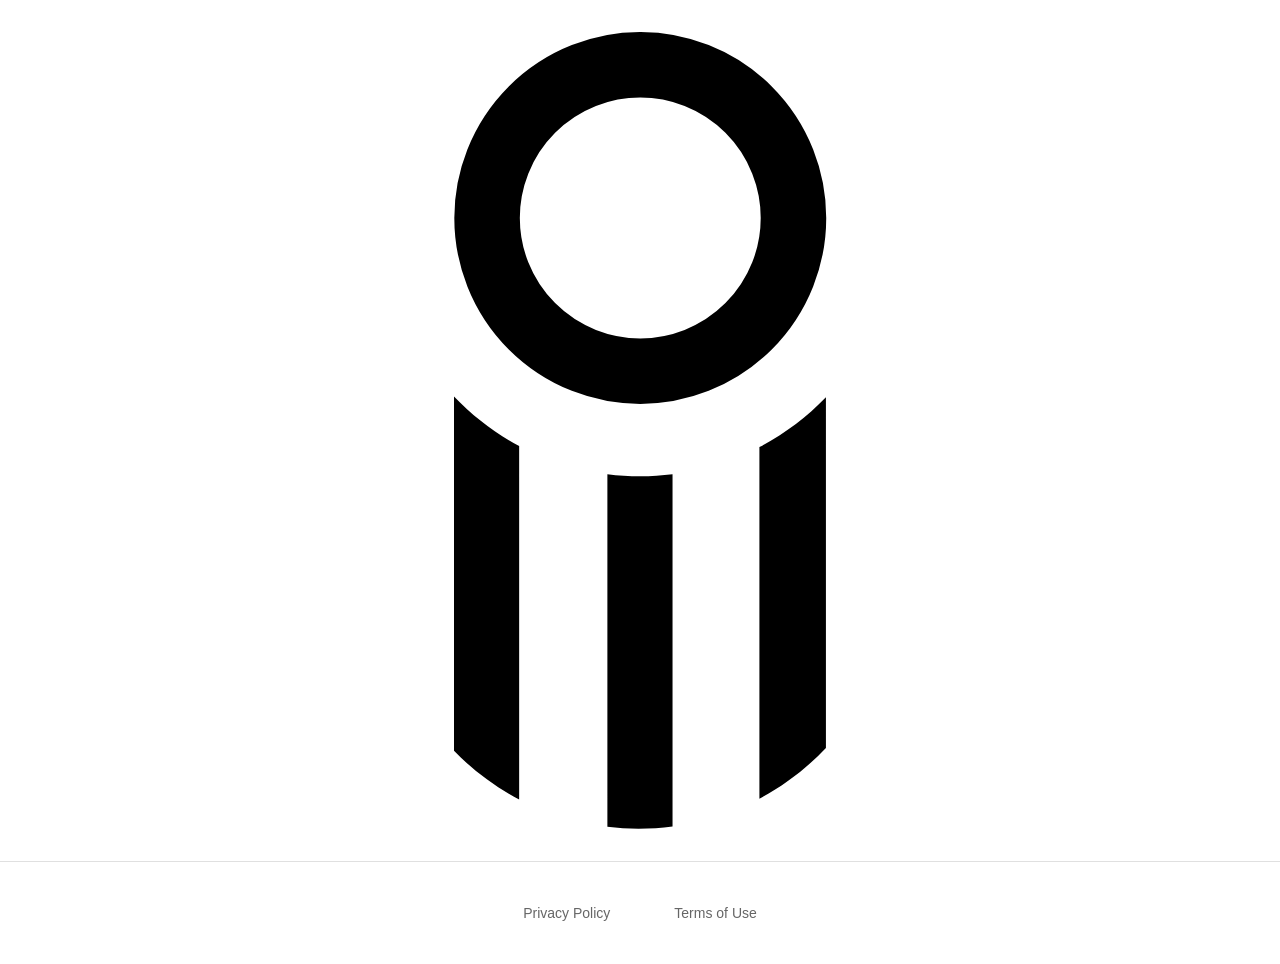
==== index.html @ 625463ef "first commit" ====
<!DOCTYPE html>
<html lang="ru">
<head>
    <meta charset="UTF-8">
    <meta name="viewport" content="width=device-width, initial-scale=1.0">
    <meta name="description" content="Lilo - collect and share your places">
    <title>Lilo</title>
    <link rel="stylesheet" href="styles.css">
</head>
<body>
    <main class="main-content">
        <div class="logo-container">
            <img src="lilo.svg" alt="Lilo Logo" class="logo">
        </div>
    </main>
    
    <footer class="footer">
        <nav class="footer-nav">
            <a href="privacy-policy.html" class="footer-link">Privacy Policy</a>
            <a href="terms-of-use.html" class="footer-link">Terms of Use</a>
        </nav>
    </footer>
</body>
</html>
---- styles.css ----
/* Reset and Base Styles */
* {
    margin: 0;
    padding: 0;
    box-sizing: border-box;
}

:root {
    --color-text: #1a1a1a;
    --color-text-light: #666;
    --color-bg: #ffffff;
    --color-border: #e0e0e0;
    --color-link: #0066cc;
    --color-link-hover: #0052a3;
    --spacing-xs: 0.5rem;
    --spacing-sm: 1rem;
    --spacing-md: 1.5rem;
    --spacing-lg: 2rem;
    --spacing-xl: 3rem;
    --spacing-xxl: 4rem;
    --max-width-content: 800px;
    --transition: all 0.2s ease;
}

html {
    font-size: 16px;
    scroll-behavior: smooth;
}

body {
    font-family: -apple-system, BlinkMacSystemFont, 'Segoe UI', Roboto, 'Helvetica Neue', Arial, sans-serif;
    color: var(--color-text);
    background-color: var(--color-bg);
    line-height: 1.6;
    min-height: 100vh;
    display: flex;
    flex-direction: column;
}

/* Main Content (Home Page) */
.main-content {
    flex: 1;
    display: flex;
    align-items: center;
    justify-content: center;
    padding: var(--spacing-lg);
    min-height: calc(100vh - 80px);
}

.logo-container {
    display: flex;
    align-items: center;
    justify-content: center;
    width: 100%;
    max-width: 400px;
}

.logo {
    width: 100%;
    height: auto;
    max-width: 373px;
    display: block;
}

/* Content Pages */
.page-header {
    padding: var(--spacing-md) var(--spacing-lg);
    border-bottom: 1px solid var(--color-border);
    position: sticky;
    top: 0;
    background-color: var(--color-bg);
    z-index: 10;
    backdrop-filter: blur(10px);
    background-color: rgba(255, 255, 255, 0.95);
}

.back-link {
    display: inline-flex;
    align-items: center;
    gap: var(--spacing-xs);
    color: var(--color-text);
    text-decoration: none;
    font-size: 0.9375rem;
    transition: var(--transition);
}

.back-link:hover {
    color: var(--color-link);
}

.back-link svg {
    width: 20px;
    height: 20px;
}

.content-page {
    flex: 1;
    max-width: var(--max-width-content);
    margin: 0 auto;
    padding: var(--spacing-xl) var(--spacing-lg);
    width: 100%;
}

.policy-content {
    width: 100%;
}

.policy-content h1 {
    font-size: clamp(1.75rem, 4vw, 2.5rem);
    font-weight: 700;
    margin-bottom: var(--spacing-sm);
    line-height: 1.2;
}

.last-updated {
    color: var(--color-text-light);
    margin-bottom: var(--spacing-xl);
    font-size: 0.9375rem;
}

.policy-content section {
    margin-bottom: var(--spacing-xl);
}

.policy-content h2 {
    font-size: clamp(1.25rem, 3vw, 1.5rem);
    font-weight: 600;
    margin-top: var(--spacing-lg);
    margin-bottom: var(--spacing-md);
    line-height: 1.3;
}

.policy-content h3 {
    font-size: clamp(1.0625rem, 2.5vw, 1.25rem);
    font-weight: 600;
    margin-top: var(--spacing-md);
    margin-bottom: var(--spacing-sm);
    line-height: 1.4;
}

.policy-content p {
    margin-bottom: var(--spacing-md);
    font-size: clamp(0.9375rem, 2vw, 1rem);
}

.policy-content ul {
    margin-bottom: var(--spacing-md);
    padding-left: var(--spacing-lg);
    list-style-type: disc;
}

.policy-content li {
    margin-bottom: var(--spacing-xs);
    font-size: clamp(0.9375rem, 2vw, 1rem);
}

.policy-content a {
    color: var(--color-link);
    text-decoration: underline;
    text-underline-offset: 2px;
    transition: var(--transition);
}

.policy-content a:hover {
    color: var(--color-link-hover);
}

.policy-content strong {
    font-weight: 600;
}

.policy-content em {
    font-style: italic;
}

/* Footer */
.footer {
    padding: var(--spacing-lg);
    border-top: 1px solid var(--color-border);
    background-color: var(--color-bg);
    margin-top: auto;
}

.footer-nav {
    display: flex;
    justify-content: center;
    align-items: center;
    gap: var(--spacing-lg);
    flex-wrap: wrap;
}

.footer-link {
    color: var(--color-text-light);
    text-decoration: none;
    font-size: 0.875rem;
    transition: var(--transition);
    padding: var(--spacing-xs) var(--spacing-sm);
    border-radius: 4px;
}

.footer-link:hover {
    color: var(--color-text);
    background-color: rgba(0, 0, 0, 0.05);
}

/* Responsive Design */
@media (max-width: 768px) {
    :root {
        --spacing-lg: 1.5rem;
        --spacing-xl: 2rem;
        --spacing-xxl: 3rem;
    }

    .main-content {
        padding: var(--spacing-md);
        min-height: calc(100vh - 60px);
    }

    .logo-container {
        max-width: 280px;
    }

    .content-page {
        padding: var(--spacing-lg) var(--spacing-md);
    }

    .page-header {
        padding: var(--spacing-sm) var(--spacing-md);
    }

    .footer {
        padding: var(--spacing-md);
    }

    .footer-nav {
        gap: var(--spacing-md);
    }

    .policy-content section {
        margin-bottom: var(--spacing-lg);
    }
}

@media (max-width: 480px) {
    .logo-container {
        max-width: 240px;
    }

    .footer-nav {
        flex-direction: column;
        gap: var(--spacing-sm);
    }

    .footer-link {
        font-size: 0.8125rem;
    }
}

/* Print Styles */
@media print {
    .page-header,
    .footer {
        display: none;
    }

    .content-page {
        max-width: 100%;
        padding: 0;
    }
}
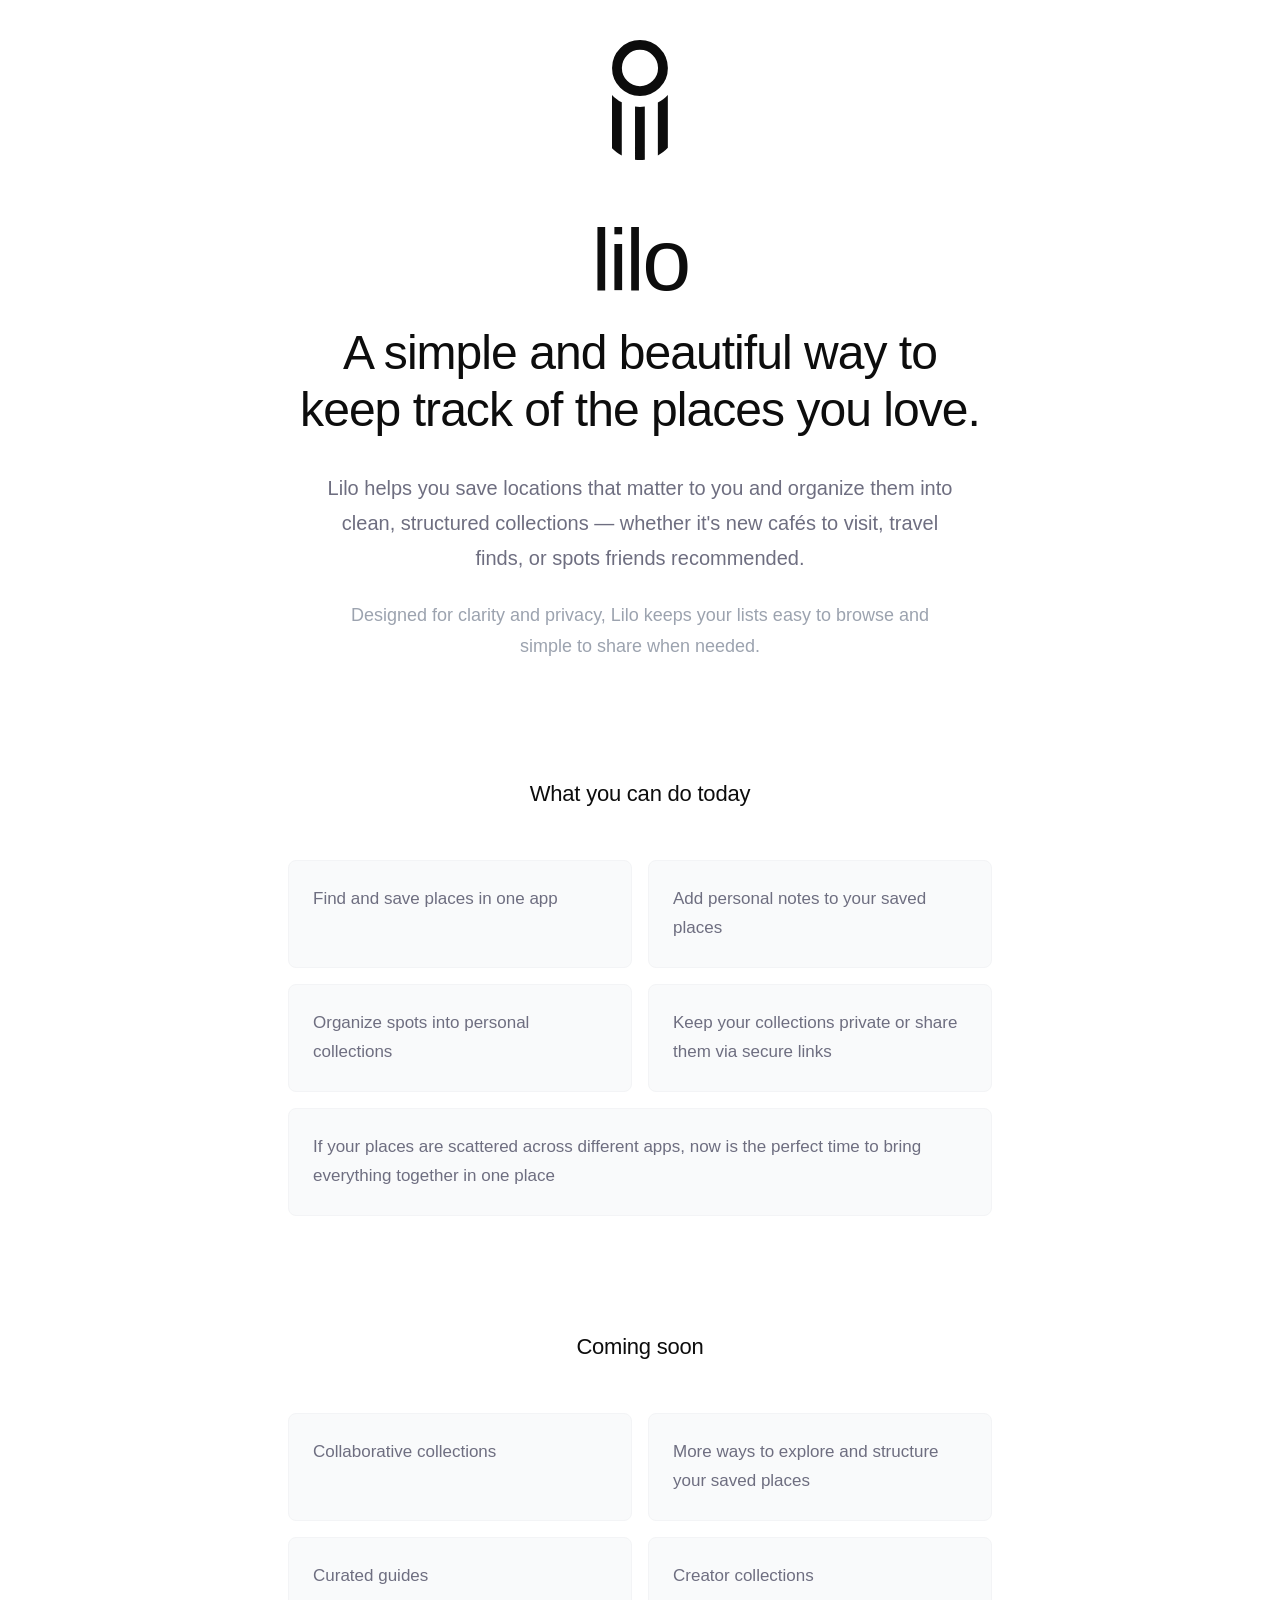
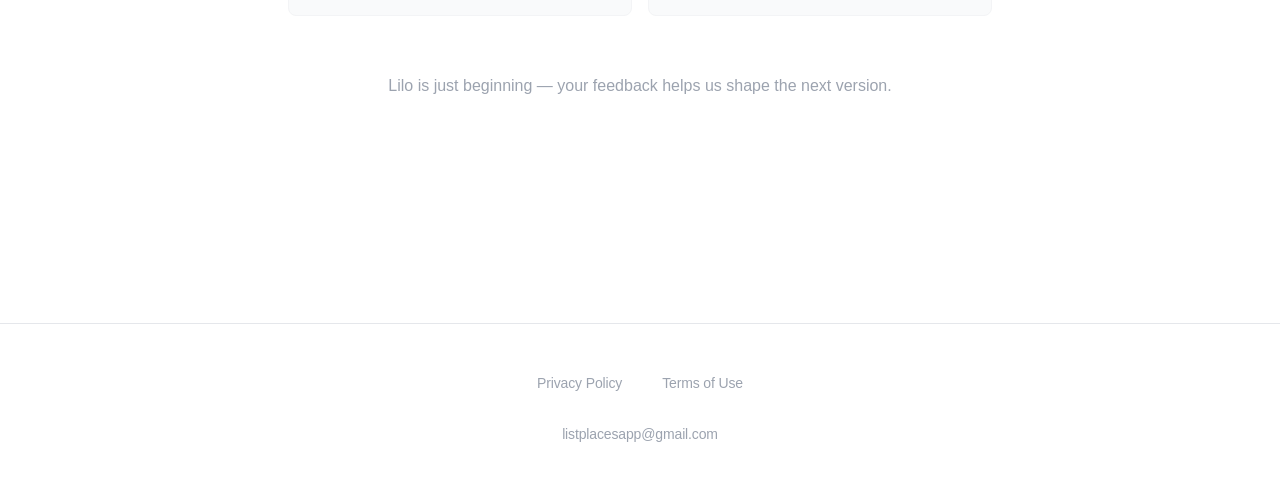
==== commit c28857fb: "Update index.html and styles.css to enhance layout and content. Changed language to English, improve" ====
--- a/index.html
+++ b/index.html
@@ -1,17 +1,66 @@
 <!DOCTYPE html>
-<html lang="ru">
+<html lang="en">
 <head>
     <meta charset="UTF-8">
     <meta name="viewport" content="width=device-width, initial-scale=1.0">
-    <meta name="description" content="Lilo - collect and share your places">
-    <title>Lilo</title>
+    <meta name="description" content="Lilo - A simple and beautiful way to keep track of the places you love">
+    <title>Lilo - Collect the world</title>
     <link rel="stylesheet" href="styles.css">
 </head>
 <body>
-    <main class="main-content">
+    <header class="header">
         <div class="logo-container">
             <img src="lilo.svg" alt="Lilo Logo" class="logo">
+            <h1 class="brand-name">lilo</h1>
         </div>
+    </header>
+
+    <main class="main-content">
+        <section class="hero">
+            <h1 class="hero-title">A simple and beautiful way to keep track of the places you love.</h1>
+            <p class="hero-subtitle">Lilo helps you save locations that matter to you and organize them into clean, structured collections — whether it's new cafés to visit, travel finds, or spots friends recommended.</p>
+            <p class="hero-description">Designed for clarity and privacy, Lilo keeps your lists easy to browse and simple to share when needed.</p>
+        </section>
+
+        <section class="features">
+            <h2 class="section-title">What you can do today</h2>
+            <div class="features-grid">
+                <div class="feature-card">
+                    <p class="feature-text">Find and save places in one app</p>
+                </div>
+                <div class="feature-card">
+                    <p class="feature-text">Add personal notes to your saved places</p>
+                </div>
+                <div class="feature-card">
+                    <p class="feature-text">Organize spots into personal collections</p>
+                </div>
+                <div class="feature-card">
+                    <p class="feature-text">Keep your collections private or share them via secure links</p>
+                </div>
+                <div class="feature-card feature-card-wide">
+                    <p class="feature-text">If your places are scattered across different apps, now is the perfect time to bring everything together in one place</p>
+                </div>
+            </div>
+        </section>
+
+        <section class="coming-soon">
+            <h2 class="section-title">Coming soon</h2>
+            <div class="features-grid">
+                <div class="feature-card">
+                    <p class="feature-text">Collaborative collections</p>
+                </div>
+                <div class="feature-card">
+                    <p class="feature-text">More ways to explore and structure your saved places</p>
+                </div>
+                <div class="feature-card">
+                    <p class="feature-text">Curated guides</p>
+                </div>
+                <div class="feature-card">
+                    <p class="feature-text">Creator collections</p>
+                </div>
+            </div>
+            <p class="coming-soon-note">Lilo is just beginning — your feedback helps us shape the next version.</p>
+        </section>
     </main>
     
     <footer class="footer">
@@ -19,6 +68,9 @@
             <a href="privacy-policy.html" class="footer-link">Privacy Policy</a>
             <a href="terms-of-use.html" class="footer-link">Terms of Use</a>
         </nav>
+        <div class="footer-email">
+            <a href="mailto:listplacesapp@gmail.com" class="footer-email-link">listplacesapp@gmail.com</a>
+        </div>
     </footer>
 </body>
 </html>
--- a/styles.css
+++ b/styles.css
@@ -6,20 +6,24 @@
 }
 
 :root {
-    --color-text: #1a1a1a;
-    --color-text-light: #666;
+    --color-text: #0d0d0d;
+    --color-text-light: #6e6e80;
+    --color-text-lighter: #9ca3af;
     --color-bg: #ffffff;
-    --color-border: #e0e0e0;
-    --color-link: #0066cc;
-    --color-link-hover: #0052a3;
+    --color-bg-subtle: #f9fafb;
+    --color-border: #e5e7eb;
+    --color-border-light: #f3f4f6;
+    --color-link: #0d0d0d;
+    --color-link-hover: #6e6e80;
     --spacing-xs: 0.5rem;
     --spacing-sm: 1rem;
     --spacing-md: 1.5rem;
     --spacing-lg: 2rem;
     --spacing-xl: 3rem;
-    --spacing-xxl: 4rem;
-    --max-width-content: 800px;
-    --transition: all 0.2s ease;
+    --spacing-xxl: 5rem;
+    --spacing-xxxl: 7rem;
+    --max-width-content: 768px;
+    --transition: all 0.2s cubic-bezier(0.4, 0, 0.2, 1);
 }
 
 html {
@@ -28,38 +32,154 @@
 }
 
 body {
-    font-family: -apple-system, BlinkMacSystemFont, 'Segoe UI', Roboto, 'Helvetica Neue', Arial, sans-serif;
+    font-family: -apple-system, BlinkMacSystemFont, 'Segoe UI', 'Inter', Roboto, 'Helvetica Neue', Arial, sans-serif;
     color: var(--color-text);
     background-color: var(--color-bg);
-    line-height: 1.6;
+    line-height: 1.7;
     min-height: 100vh;
     display: flex;
     flex-direction: column;
+    -webkit-font-smoothing: antialiased;
+    -moz-osx-font-smoothing: grayscale;
+}
+
+/* Header */
+.header {
+    padding: clamp(1.5rem, 4vw, 2.5rem) var(--spacing-lg) clamp(0.75rem, 2vw, 1.25rem);
+    display: flex;
+    justify-content: center;
+    align-items: center;
+}
+
+.logo-container {
+    display: flex;
+    flex-direction: column;
+    align-items: center;
+    justify-content: center;
+    gap: clamp(2rem, 5vw, 3.5rem);
+}
+
+.logo {
+    width: clamp(35px, 5.6vw, 56px);
+    height: auto;
+    display: block;
+    opacity: 0.95;
+}
+
+.brand-name {
+    font-size: clamp(3.5rem, 10vw, 5.5rem);
+    font-weight: 400;
+    letter-spacing: -0.03em;
+    color: var(--color-text);
+    margin: 0;
+    text-transform: lowercase;
+    line-height: 1;
+    font-family: -apple-system, BlinkMacSystemFont, 'Segoe UI', 'Inter', Roboto, 'Helvetica Neue', Arial, sans-serif;
 }
 
 /* Main Content (Home Page) */
 .main-content {
     flex: 1;
-    display: flex;
-    align-items: center;
-    justify-content: center;
-    padding: var(--spacing-lg);
-    min-height: calc(100vh - 80px);
-}
-
-.logo-container {
-    display: flex;
-    align-items: center;
-    justify-content: center;
+    max-width: var(--max-width-content);
+    margin: 0 auto;
+    padding: 0 var(--spacing-lg) var(--spacing-xxxl);
     width: 100%;
-    max-width: 400px;
-}
-
-.logo {
-    width: 100%;
-    height: auto;
-    max-width: 373px;
-    display: block;
+}
+
+.hero {
+    text-align: center;
+    margin-bottom: var(--spacing-xxxl);
+    padding-top: 0;
+}
+
+.hero-title {
+    font-size: clamp(1.875rem, 5vw, 3rem);
+    font-weight: 500;
+    line-height: 1.2;
+    letter-spacing: -0.02em;
+    margin-bottom: clamp(1.5rem, 4vw, 2rem);
+    color: var(--color-text);
+    max-width: 680px;
+    margin-left: auto;
+    margin-right: auto;
+}
+
+.hero-subtitle {
+    font-size: clamp(1.0625rem, 2.5vw, 1.25rem);
+    line-height: 1.75;
+    color: var(--color-text-light);
+    margin-bottom: clamp(1rem, 3vw, 1.5rem);
+    max-width: 640px;
+    margin-left: auto;
+    margin-right: auto;
+    font-weight: 400;
+}
+
+.hero-description {
+    font-size: clamp(1rem, 2.5vw, 1.125rem);
+    line-height: 1.75;
+    color: var(--color-text-lighter);
+    max-width: 600px;
+    margin-left: auto;
+    margin-right: auto;
+    font-weight: 400;
+}
+
+.section-title {
+    font-size: clamp(1.125rem, 3vw, 1.375rem);
+    font-weight: 500;
+    letter-spacing: -0.01em;
+    margin-bottom: clamp(2rem, 5vw, 3rem);
+    color: var(--color-text);
+    text-align: center;
+}
+
+.features,
+.coming-soon {
+    margin-bottom: var(--spacing-xxxl);
+}
+
+.features-grid {
+    display: grid;
+    grid-template-columns: repeat(auto-fit, minmax(280px, 1fr));
+    gap: clamp(0.75rem, 2vw, 1rem);
+    max-width: 900px;
+    margin: 0 auto;
+}
+
+.feature-card {
+    background-color: var(--color-bg-subtle);
+    border: 1px solid var(--color-border-light);
+    border-radius: 8px;
+    padding: clamp(1.25rem, 3vw, 1.5rem);
+    transition: var(--transition);
+}
+
+.feature-card:hover {
+    border-color: var(--color-border);
+    background-color: var(--color-bg);
+}
+
+.feature-card-wide {
+    grid-column: 1 / -1;
+}
+
+.feature-text {
+    font-size: clamp(0.9375rem, 2.5vw, 1.0625rem);
+    line-height: 1.7;
+    color: var(--color-text-light);
+    margin: 0;
+    font-weight: 400;
+}
+
+.coming-soon-note {
+    font-size: clamp(0.9375rem, 2.5vw, 1rem);
+    color: var(--color-text-lighter);
+    font-style: normal;
+    margin-top: clamp(2.5rem, 6vw, 3.5rem);
+    text-align: center;
+    font-weight: 400;
+    line-height: 1.7;
 }
 
 /* Content Pages */
@@ -175,7 +295,7 @@
 
 /* Footer */
 .footer {
-    padding: var(--spacing-lg);
+    padding: clamp(2rem, 5vw, 3rem) var(--spacing-lg);
     border-top: 1px solid var(--color-border);
     background-color: var(--color-bg);
     margin-top: auto;
@@ -185,39 +305,65 @@
     display: flex;
     justify-content: center;
     align-items: center;
-    gap: var(--spacing-lg);
+    gap: clamp(1.5rem, 4vw, 2.5rem);
     flex-wrap: wrap;
 }
 
 .footer-link {
-    color: var(--color-text-light);
+    color: var(--color-text-lighter);
     text-decoration: none;
-    font-size: 0.875rem;
+    font-size: clamp(0.8125rem, 2vw, 0.875rem);
     transition: var(--transition);
-    padding: var(--spacing-xs) var(--spacing-sm);
-    border-radius: 4px;
+    padding: 0;
+    border-radius: 0;
+    font-weight: 400;
+    letter-spacing: -0.01em;
 }
 
 .footer-link:hover {
     color: var(--color-text);
-    background-color: rgba(0, 0, 0, 0.05);
+}
+
+.footer-email {
+    margin-top: clamp(1rem, 3vw, 1.5rem);
+    text-align: center;
+}
+
+.footer-email-link {
+    color: var(--color-text-lighter);
+    text-decoration: none;
+    font-size: clamp(0.8125rem, 2vw, 0.875rem);
+    transition: var(--transition);
+    font-weight: 400;
+    letter-spacing: -0.01em;
+}
+
+.footer-email-link:hover {
+    color: var(--color-text);
 }
 
 /* Responsive Design */
 @media (max-width: 768px) {
-    :root {
-        --spacing-lg: 1.5rem;
-        --spacing-xl: 2rem;
-        --spacing-xxl: 3rem;
-    }
-
     .main-content {
-        padding: var(--spacing-md);
-        min-height: calc(100vh - 60px);
-    }
-
-    .logo-container {
-        max-width: 280px;
+        padding: 0 var(--spacing-md) clamp(3rem, 8vw, 5rem);
+    }
+
+    .hero {
+        margin-bottom: clamp(3rem, 8vw, 5rem);
+    }
+
+    .features,
+    .coming-soon {
+        margin-bottom: clamp(3rem, 8vw, 5rem);
+    }
+
+    .features-grid {
+        grid-template-columns: 1fr;
+        gap: 0.75rem;
+    }
+
+    .feature-card-wide {
+        grid-column: 1;
     }
 
     .content-page {
@@ -229,11 +375,7 @@
     }
 
     .footer {
-        padding: var(--spacing-md);
-    }
-
-    .footer-nav {
-        gap: var(--spacing-md);
+        padding: clamp(1.5rem, 4vw, 2.5rem) var(--spacing-md);
     }
 
     .policy-content section {
@@ -242,17 +384,18 @@
 }
 
 @media (max-width: 480px) {
-    .logo-container {
-        max-width: 240px;
+    .hero {
+        margin-bottom: clamp(2.5rem, 7vw, 4rem);
+    }
+
+    .features,
+    .coming-soon {
+        margin-bottom: clamp(2.5rem, 7vw, 4rem);
     }
 
     .footer-nav {
         flex-direction: column;
-        gap: var(--spacing-sm);
-    }
-
-    .footer-link {
-        font-size: 0.8125rem;
+        gap: 0.75rem;
     }
 }
 
